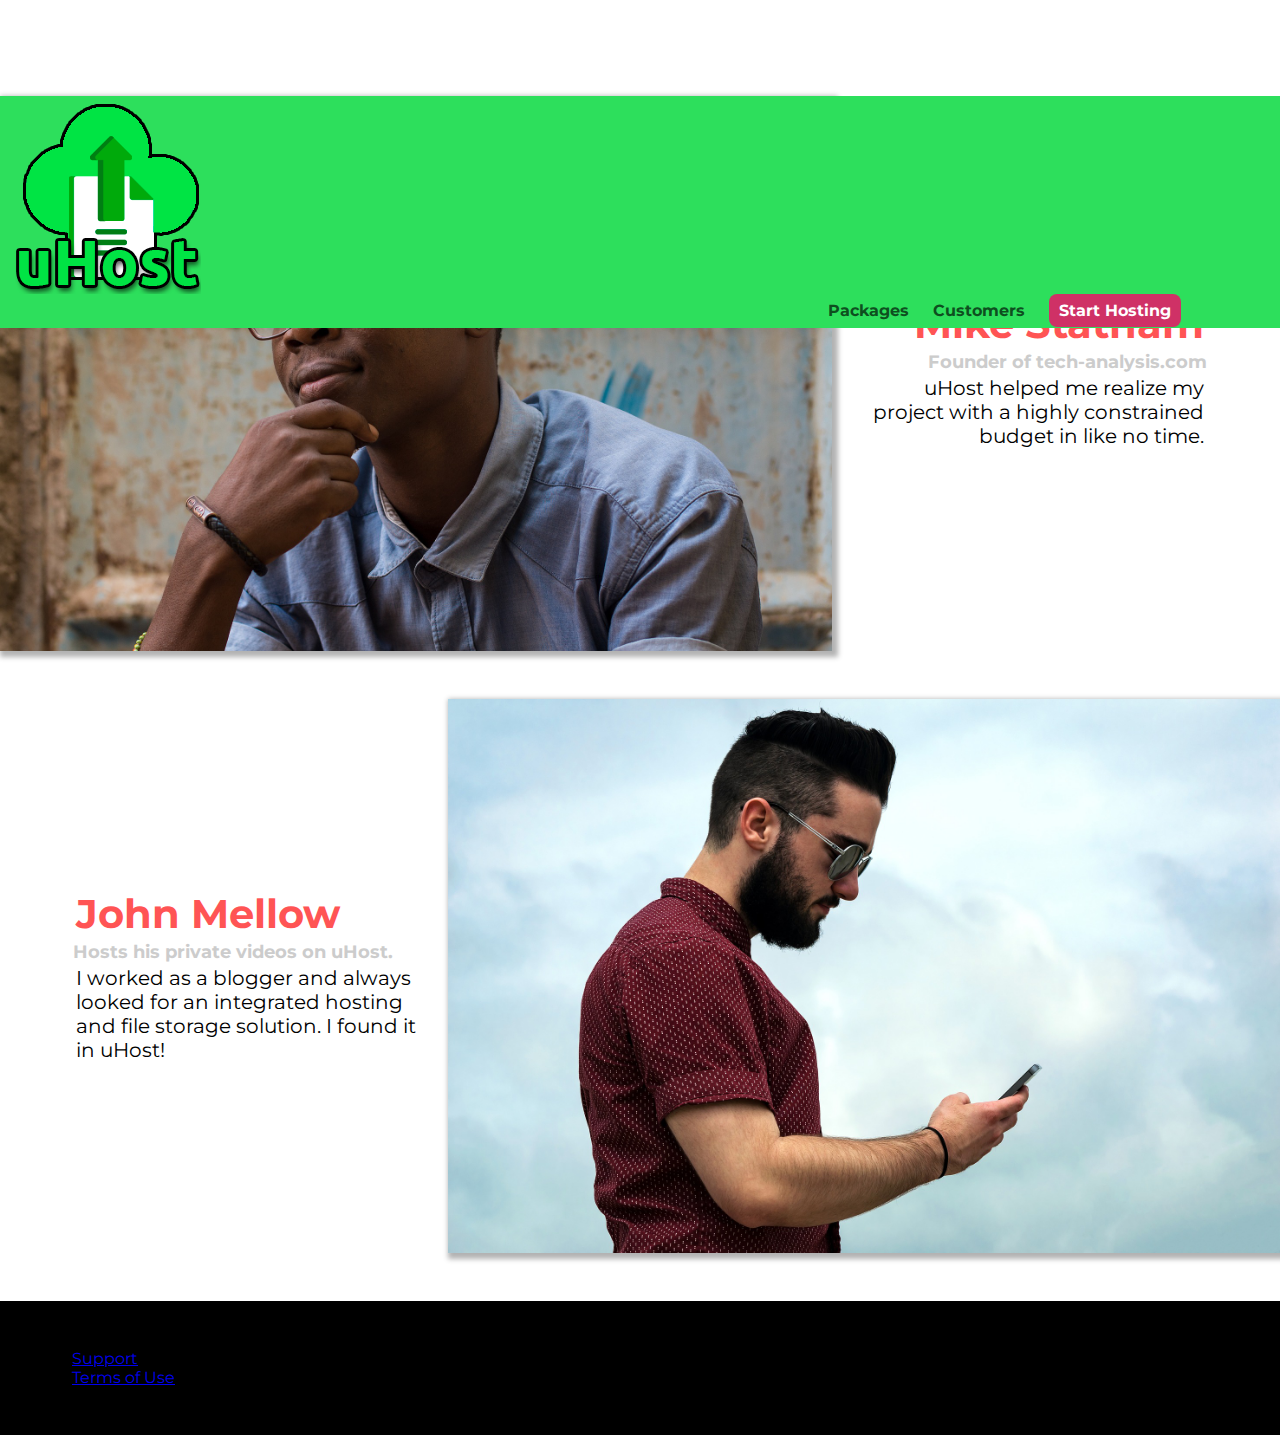
==== project1/customers/index.html @ 65ad7f62 "Working with images" ====
<!DOCTYPE html>
<html lang="en">
  <head>
    <meta charset="UTF-8" />
    <meta name="viewport" content="width=device-width, initial-scale=1.0" />
    <meta http-equiv="X-UA-Compatible" content="ie=edge" />
    <title>uHost Customers</title>
    <link rel="shortcut icon" href="../favicon.png" />
    <link
      href="https://fonts.googleapis.com/css?family=Anton|Montserrat:400,700"
      rel="stylesheet"
    />
    <link rel="stylesheet" href="../shared.css" />
    <link rel="stylesheet" href="customers.css" />
  </head>

  <body>
    <header class="main-header">
      <div>
        <a href="../index.html" class="main-header__brand">
          <img
            src="../images/uhost-icon.png"
            alt="uHost - Your favorite hosting company"
          />
        </a>
      </div>
      <nav class="main-nav">
        <ul class="main-nav-items">
          <li class="main-nav-item">
            <a href="../packages/index.html">Packages</a>
          </li>
          <li class="main-nav-item">
            <a href="index.html">Customers</a>
          </li>
          <li class="main-nav-item main-nav-item-cti">
            <a href="../index.html">Start Hosting</a>
          </li>
        </ul>
      </nav>
    </header>
    <main>
      <div>
        <div class="testimonial" id="customer-1">
          <div class="testimonial__image-container">
            <img
              src="../images/customer-1.jpg"
              alt="Mike Statham - Customer"
              class="testimonial__image"
            />
          </div>
          <div class="testimonial__info">
            <h1 class="testimonial__name">Mike Statham</h1>
            <h2 class="testimonial__subtitle">
              Founder of
              <a href="tech-analysis.com">tech-analysis.com</a>
            </h2>
            <p class="testimonial__text">
              uHost helped me realize my project with a highly constrained
              budget in like no time.
            </p>
          </div>
        </div>
        <div class="testimonial" id="customer-2">
          <div class="testimonial__info">
            <h1 class="testimonial__name">John Mellow</h1>
            <h2 class="testimonial__subtitle">
              Hosts his private videos on uHost.
            </h2>
            <p class="testimonial__text">
              I worked as a blogger and always looked for an integrated hosting
              and file storage solution. I found it in uHost!
            </p>
          </div>
          <div class="testimonial__image-container">
            <img
              src="../images/customer-2.jpg"
              alt="John Mellow - Customer"
              class="testimonial__image"
            />
          </div>
        </div>
      </div>
    </main>
    <footer class="main-footer">
      <nav>
        <ul>
          <li>
            <a href="#">Support</a>
          </li>
          <li>
            <a href="#">Terms of Use</a>
          </li>
        </ul>
      </nav>
    </footer>
  </body>
</html>
---- project1/shared.css ----
* {
  box-sizing: border-box;
}
body {
  font-family: "Montserrat", sans-serif;
  margin: 0;
}
.main-header {
  background: #2ddf5c;
  padding: 8px 15px;
  width: 100%;
  vertical-align: middle;
  position: fixed;
  box-sizing: border-box;
  z-index: 1;
}
.main-header > div {
  display: inline-block;
}
.main-header__brand {
  color: #0e4f1f;
  text-decoration: none;
  font-weight: bold;
  font-size: 22px;
}
.main-nav {
  display: inline-block;
  text-align: right;
  width: calc(100% - 74px);
  vertical-align: middle;
}
.main-nav-items {
  padding: 0;
  margin: 0;
  list-style: none;
}
.main-nav-item {
  display: inline-block;
  margin: 0 10px;
}
.main-nav-item a {
  color: #0e4f1f;
  text-decoration: none;
  font-weight: bold;
  padding: 3px 0;
}
.main-nav-item-cti a {
  color: white;
  background: #cf3166;
  padding: 7px 10px;
  border-radius: 8px;
}

.main-nav-item a:hover,
.main-nav-item a:active {
  color: white;
  border-bottom: 2px white solid;
}
.main-nav-item-cti a:hover,
.main-nav-item-cti a:active {
  color: red;
  background: white;
}
.main-footer {
  background-color: black;
  padding: 32px;
  margin-top: 48px;
}
.main-footer__links {
  list-style: none;
  margin: 0;
  padding: 0;
  text-align: center;
}
.main-footer__link {
  display: inline-block;
  margin: 0 16px;
}
.main-footer__link a {
  color: white;
  text-decoration: none;
}
.main-footer a:hover,
.main-footer a:active {
  color: #ccc;
}
.button {
  background: #0e4f1f;
  font: inherit;
  padding: 7px;
  border-radius: 6px;
  color: white;
  font-weight: bold;
  cursor: pointer;
}
.button:hover,
.button:active {
  background-color: white;
  color: #0e4f1f;
}
.button:focus {
  outline: none;
}
---- project1/customers/customers.css ----
.testimonial {
  font-size: 20px;
  margin: 48px 0;
}

.testimonial__list {
  width: 80%;
  margin: auto;
}

.testimonial:first-of-type {
  margin-top: 96px;
}

.testimonial__image-container {
  width: 65%;
  display: inline-block;
  vertical-align: middle;
  box-shadow: 3px 3px 5px 3px rgba(0, 0, 0, 0.3);
}

.testimonial__image {
  width: 100%;
  vertical-align: top;
}

.testimonial__info {
  text-align: right;
  padding: 14px;
  display: inline-block;
  vertical-align: middle;
  width: 30%;
}

#customer-2.testimonial {
  text-align: right;
}

#customer-2 .testimonial__info {
  text-align: left;
}

.testimonial__name {
  margin: 3px;
  color: #ff5454;
}

.testimonial__subtitle {
  margin: 0;
  font-size: 18px;
  color: #ccc;
}

.testimonial__subtitle a {
  color: inherit;
  text-decoration: none;
}

.testimonial__subtitle a:hover,
.testimonial__subtitle a:active {
  color: #7a7a7a;
}

.testimonial__text {
  margin: 3px;
}
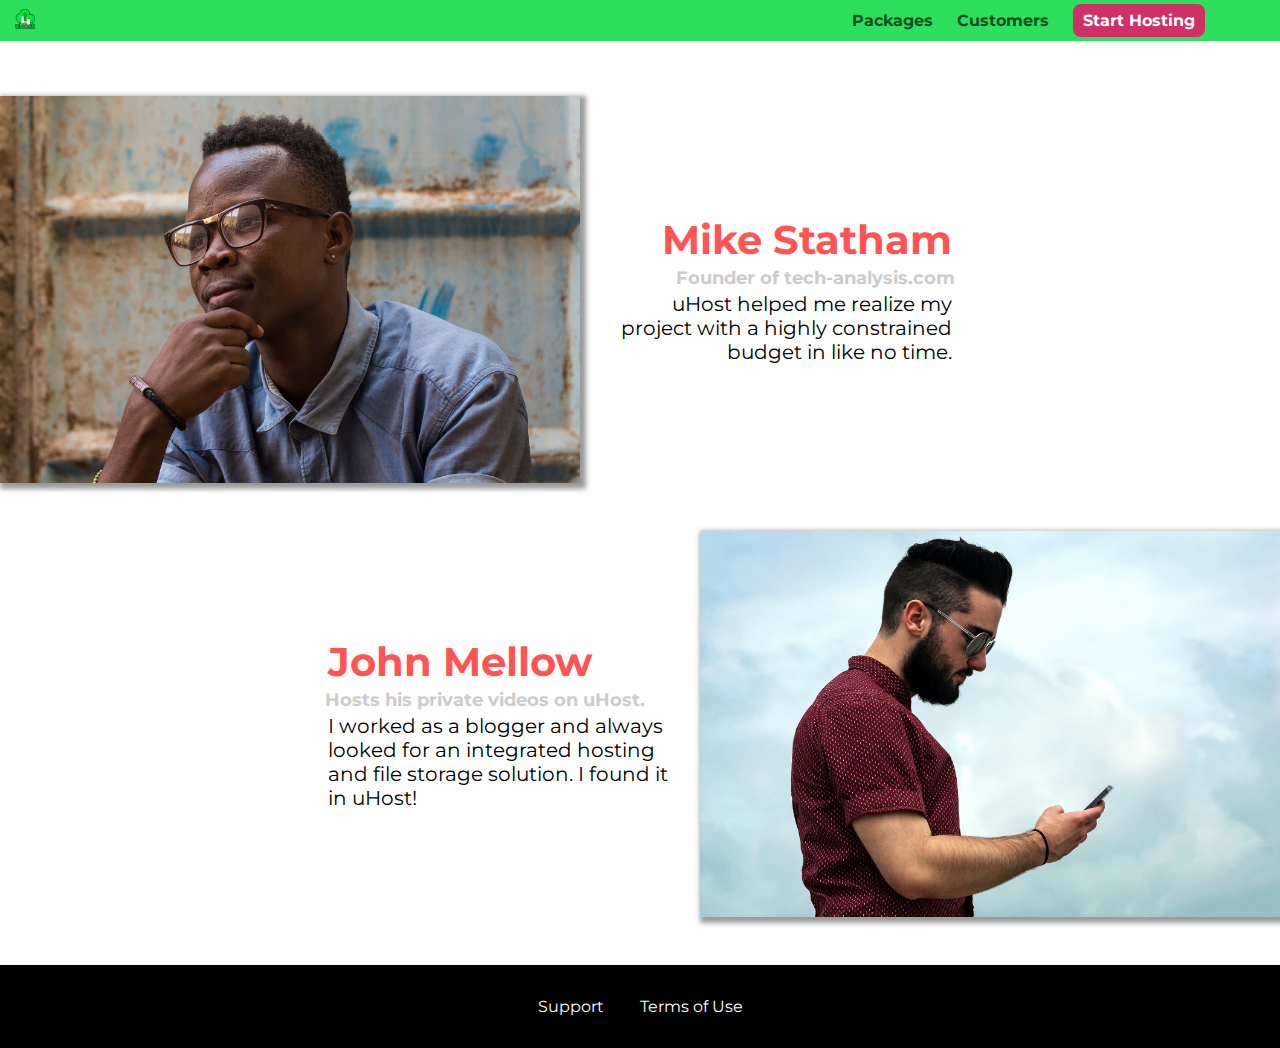
==== commit ac3e5421: "gradients, min-weight, max-weight, backdrop" ====
--- a/project1/customers/index.html
+++ b/project1/customers/index.html
@@ -15,6 +15,7 @@
   </head>
 
   <body>
+    <div class="backdrop"></div>
     <header class="main-header">
       <div>
         <a href="../index.html" class="main-header__brand">
@@ -83,11 +84,11 @@
     </main>
     <footer class="main-footer">
       <nav>
-        <ul>
-          <li>
+        <ul class="main-footer__links">
+          <li class="main-footer__link">
             <a href="#">Support</a>
           </li>
-          <li>
+          <li class="main-footer__link">
             <a href="#">Terms of Use</a>
           </li>
         </ul>
--- a/project1/shared.css
+++ b/project1/shared.css
@@ -11,17 +11,24 @@
   width: 100%;
   vertical-align: middle;
   position: fixed;
-  box-sizing: border-box;
+  top: 0;
+  left: 0;
   z-index: 1;
 }
 .main-header > div {
   display: inline-block;
+  vertical-align: middle;
 }
 .main-header__brand {
   color: #0e4f1f;
   text-decoration: none;
   font-weight: bold;
   font-size: 22px;
+  height: 20px;
+  display: inline-block;
+}
+.main-header__brand img {
+  height: 100%;
 }
 .main-nav {
   display: inline-block;
@@ -61,6 +68,15 @@
   color: red;
   background: white;
 }
+/*.backdrop {
+  position: fixed;
+  z-index: 100;
+  background: rgba(0, 0, 0, 0.5);
+  width: 100%;
+  height: 100%;
+  top: 0;
+  left: 0;
+}*/
 .main-footer {
   background-color: black;
   padding: 32px;
--- a/project1/customers/customers.css
+++ b/project1/customers/customers.css
@@ -11,16 +11,15 @@
 .testimonial:first-of-type {
   margin-top: 96px;
 }
-
 .testimonial__image-container {
   width: 65%;
+  max-width: 580px;
   display: inline-block;
   vertical-align: middle;
-  box-shadow: 3px 3px 5px 3px rgba(0, 0, 0, 0.3);
 }
-
 .testimonial__image {
   width: 100%;
+  box-shadow: 3px 3px 5px 3px rgba(0, 0, 0, 0.4);
   vertical-align: top;
 }
 
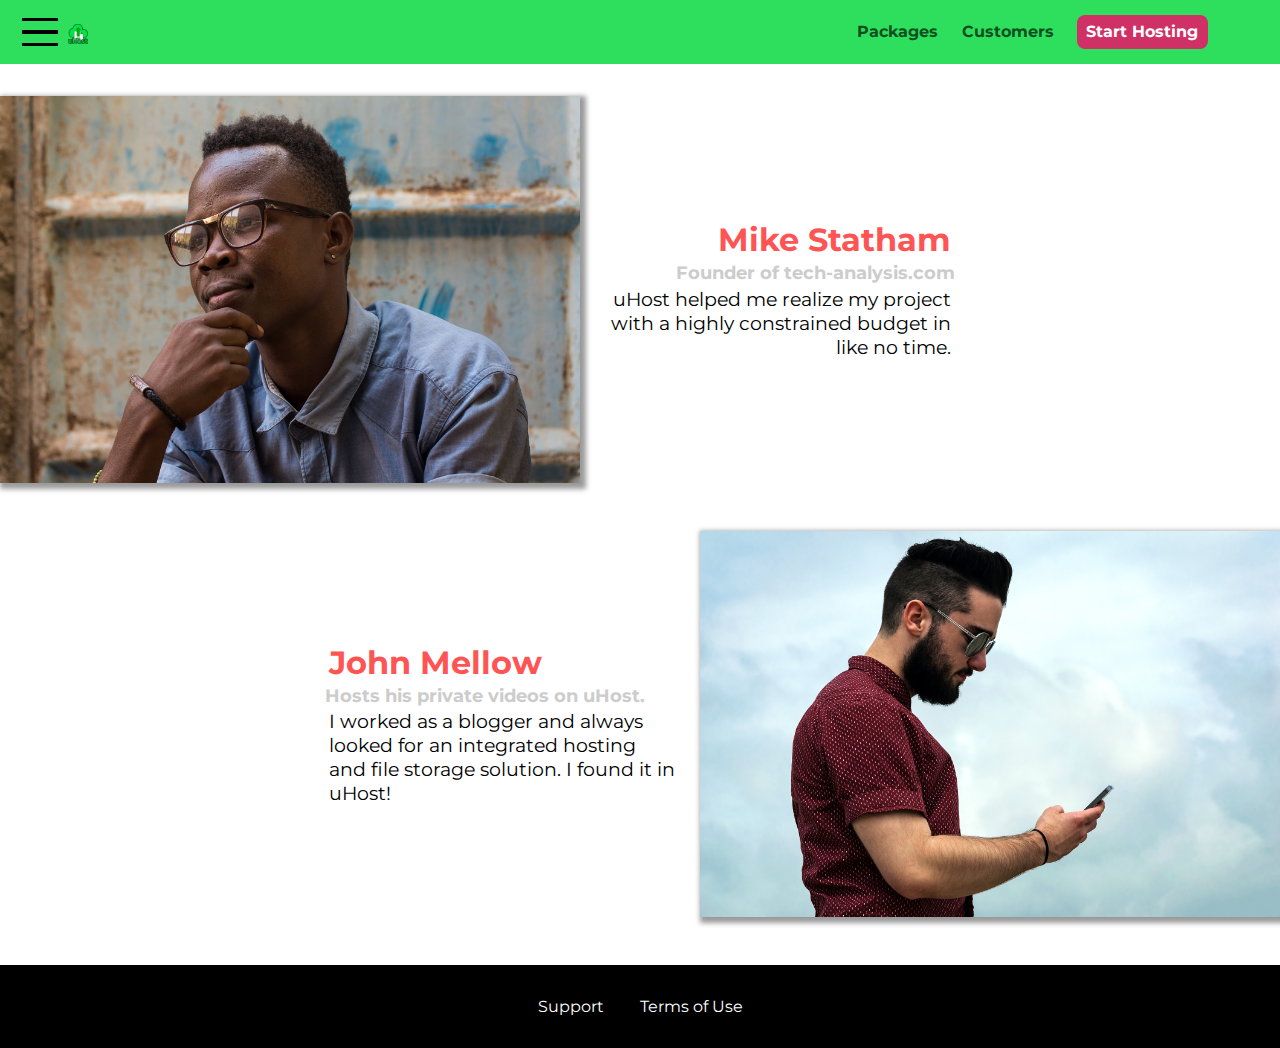
==== commit e087cd02: "CSS with JS" ====
--- a/project1/customers/index.html
+++ b/project1/customers/index.html
@@ -5,7 +5,7 @@
     <meta name="viewport" content="width=device-width, initial-scale=1.0" />
     <meta http-equiv="X-UA-Compatible" content="ie=edge" />
     <title>uHost Customers</title>
-    <link rel="shortcut icon" href="../favicon.png" />
+    <link rel="shortcut icon" href="../images/favicon.png" />
     <link
       href="https://fonts.googleapis.com/css?family=Anton|Montserrat:400,700"
       rel="stylesheet"
@@ -17,7 +17,13 @@
   <body>
     <div class="backdrop"></div>
     <header class="main-header">
-      <div>
+   
+        
+          <button class="toggle-button">
+            <span class="toggle-button__bar"></span>
+            <span class="toggle-button__bar"></span>
+            <span class="toggle-button__bar"></span>
+          </button>
         <a href="../index.html" class="main-header__brand">
           <img
             src="../images/uhost-icon.png"
@@ -39,6 +45,19 @@
         </ul>
       </nav>
     </header>
+    <nav class="mobile-nav">
+      <ul class="mobile-nav__items">
+        <li class="mobile-nav__item">
+          <a href="packages/index.html">Packages</a>
+        </li>
+        <li class="mobile-nav__item">
+          <a href="customers/index.html">Customers</a>
+        </li>
+        <li class="mobile-nav__item mobile-nav__item--cta">
+          <a href="start-hosting/index.html">Start Hosting</a>
+        </li>
+      </ul>
+    </nav>
     <main>
       <div>
         <div class="testimonial" id="customer-1">
@@ -94,5 +113,6 @@
         </ul>
       </nav>
     </footer>
+    <script src="../shared.js"></script>
   </body>
 </html>
--- a/project1/shared.css
+++ b/project1/shared.css
@@ -7,7 +7,7 @@
 }
 .main-header {
   background: #2ddf5c;
-  padding: 8px 15px;
+  padding: 0.5rem 1rem;
   width: 100%;
   vertical-align: middle;
   position: fixed;
@@ -23,17 +23,40 @@
   color: #0e4f1f;
   text-decoration: none;
   font-weight: bold;
-  font-size: 22px;
+  font-size: 1.4rem;
   height: 20px;
   display: inline-block;
+  vertical-align: middle;
 }
 .main-header__brand img {
   height: 100%;
 }
+.toggle-button {
+  width: 3rem;
+  background: transparent;
+  border: none;
+  cursor: pointer;
+  padding-top: 0;
+  padding-bottom: 0;
+  vertical-align: middle;
+}
+
+.toggle-button:focus {
+  outline: none;
+}
+
+.toggle-button__bar {
+  width: 100%;
+  height: 0.2rem;
+  background: black;
+  display: block;
+  margin: 0.6rem 0;
+}
+
 .main-nav {
   display: inline-block;
   text-align: right;
-  width: calc(100% - 74px);
+  width: calc(100% - 122px);
   vertical-align: middle;
 }
 .main-nav-items {
@@ -43,44 +66,77 @@
 }
 .main-nav-item {
   display: inline-block;
-  margin: 0 10px;
-}
-.main-nav-item a {
+  margin: 0 0.6rem;
+}
+.main-nav-item a,
+.mobile-nav__item a {
   color: #0e4f1f;
   text-decoration: none;
   font-weight: bold;
-  padding: 3px 0;
-}
-.main-nav-item-cti a {
+  padding: 0.2rem 0;
+}
+.main-nav-item-cti a,
+.mobile-nav__item--cta a {
   color: white;
   background: #cf3166;
-  padding: 7px 10px;
+  padding: 0.45rem 0.6rem;
   border-radius: 8px;
 }
 
 .main-nav-item a:hover,
-.main-nav-item a:active {
+.main-nav-item a:active,
+.mobile-nav__item a:hover,
+.mobile-nav__item a:active {
   color: white;
   border-bottom: 2px white solid;
 }
 .main-nav-item-cti a:hover,
-.main-nav-item-cti a:active {
+.main-nav-item-cti a:active,
+.mobile-nav__item--cta a:hover,
+.mobile-nav__item--cta a:active {
   color: red;
   background: white;
 }
-/*.backdrop {
+.mobile-nav {
+  display: none;
+  position: fixed;
+  z-index: 101;
+  top: 0;
+  left: 0;
+  background: white;
+  width: 80%;
+  height: 100vh;
+}
+
+.mobile-nav__items {
+  width: 90%;
+  height: 100%;
+  list-style: none;
+  margin: 10% auto;
+  padding: 0;
+  text-align: center;
+}
+
+.mobile-nav__item {
+  margin: 1rem 0;
+}
+
+.mobile-nav__item a {
+  font-size: 1.5rem;
+}
+.backdrop {
+  display: none;
   position: fixed;
   z-index: 100;
   background: rgba(0, 0, 0, 0.5);
-  width: 100%;
-  height: 100%;
+  width: 100vw;
+  height: 100vh;
   top: 0;
-  left: 0;
-}*/
+}
 .main-footer {
   background-color: black;
-  padding: 32px;
-  margin-top: 48px;
+  padding: 2rem;
+  margin-top: 3rem;
 }
 .main-footer__links {
   list-style: none;
@@ -90,7 +146,7 @@
 }
 .main-footer__link {
   display: inline-block;
-  margin: 0 16px;
+  margin: 0 1rem;
 }
 .main-footer__link a {
   color: white;
@@ -103,7 +159,7 @@
 .button {
   background: #0e4f1f;
   font: inherit;
-  padding: 7px;
+  padding: 0.4rem;
   border-radius: 6px;
   color: white;
   font-weight: bold;
@@ -117,3 +173,54 @@
 .button:focus {
   outline: none;
 }
+.modal {
+  position: fixed;
+  display: none;
+  z-index: 200;
+  top: 20%;
+  left: 30%;
+  width: 40%;
+  background: white;
+  padding: 1rem;
+  border: 1px solid #ccc;
+  box-shadow: 1px 1px 1px rgba(0, 0, 0, 0.5);
+}
+
+.modal__title {
+  text-align: center;
+  margin: 0 0 1rem 0;
+}
+
+.modal__actions {
+  text-align: center;
+}
+
+.modal__action {
+  border: 1px solid #0e4f1f;
+  background: #0e4f1f;
+  text-decoration: none;
+  color: white;
+  font: inherit;
+  padding: 0.5rem 1rem;
+  cursor: pointer;
+}
+
+.modal__action:hover,
+.modal__action:active {
+  background: #2ddf5c;
+  border-color: #2ddf5c;
+}
+
+.modal__action--negative {
+  background: red;
+  border-color: red;
+}
+
+.modal__action--negative:hover,
+.modal__action--negative:active {
+  background: #ff5454;
+  border-color: #ff5454;
+}
+.open {
+  display: block !important;
+}
--- a/project1/customers/customers.css
+++ b/project1/customers/customers.css
@@ -1,6 +1,6 @@
 .testimonial {
-  font-size: 20px;
-  margin: 48px 0;
+  font-size: 1.2rem;
+  margin: 3rem 0;
 }
 
 .testimonial__list {
@@ -9,7 +9,7 @@
 }
 
 .testimonial:first-of-type {
-  margin-top: 96px;
+  margin-top: 6rem;
 }
 .testimonial__image-container {
   width: 65%;
@@ -25,7 +25,7 @@
 
 .testimonial__info {
   text-align: right;
-  padding: 14px;
+  padding: 0.9rem;
   display: inline-block;
   vertical-align: middle;
   width: 30%;
@@ -40,13 +40,14 @@
 }
 
 .testimonial__name {
-  margin: 3px;
+  margin: 0.2rem;
   color: #ff5454;
+  font-size: 2rem;
 }
 
 .testimonial__subtitle {
   margin: 0;
-  font-size: 18px;
+  font-size: 1.1rem;
   color: #ccc;
 }
 
@@ -61,5 +62,5 @@
 }
 
 .testimonial__text {
-  margin: 3px;
+  margin: 0.2rem;
 }
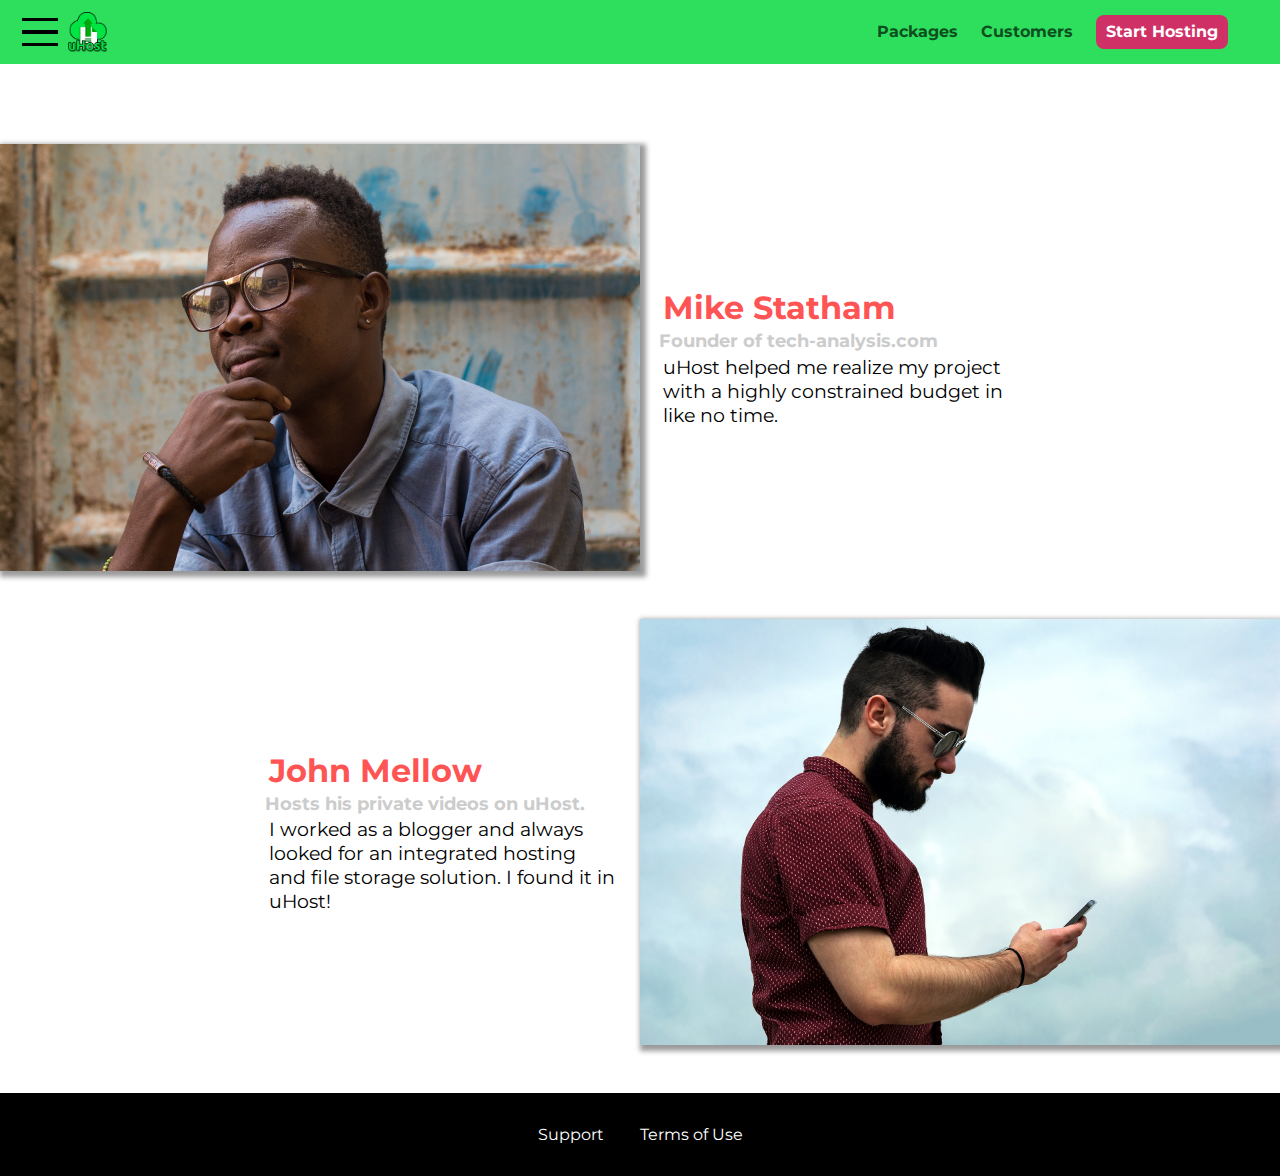
==== commit 918c773b: "more working with font" ====
--- a/project1/customers/index.html
+++ b/project1/customers/index.html
@@ -6,10 +6,7 @@
     <meta http-equiv="X-UA-Compatible" content="ie=edge" />
     <title>uHost Customers</title>
     <link rel="shortcut icon" href="../images/favicon.png" />
-    <link
-      href="https://fonts.googleapis.com/css?family=Anton|Montserrat:400,700"
-      rel="stylesheet"
-    />
+   
     <link rel="stylesheet" href="../shared.css" />
     <link rel="stylesheet" href="customers.css" />
   </head>
@@ -40,7 +37,7 @@
             <a href="index.html">Customers</a>
           </li>
           <li class="main-nav-item main-nav-item-cti">
-            <a href="../index.html">Start Hosting</a>
+            <a href="../start-hosting/index.html">Start Hosting</a>
           </li>
         </ul>
       </nav>
--- a/project1/shared.css
+++ b/project1/shared.css
@@ -1,9 +1,16 @@
+@import url("https://fonts.googleapis.com/css?family=Roboto:400,900&display=swap");
+@import url("https://fonts.googleapis.com/css?family=Montserrat&display=swap");
+@import url("https://fonts.googleapis.com/css?family=Anton&display=swap");
 * {
   box-sizing: border-box;
 }
 body {
   font-family: "Montserrat", sans-serif;
   margin: 0;
+}
+main {
+  min-height: calc(100vh - 3.5rem - 8rem);
+  margin-top: 3.5rem;
 }
 .main-header {
   background: #2ddf5c;
@@ -23,8 +30,8 @@
   color: #0e4f1f;
   text-decoration: none;
   font-weight: bold;
-  font-size: 1.4rem;
-  height: 20px;
+  height: 2.5rem;
+
   display: inline-block;
   vertical-align: middle;
 }
@@ -97,6 +104,7 @@
   color: red;
   background: white;
 }
+
 .mobile-nav {
   display: none;
   position: fixed;
@@ -124,6 +132,7 @@
 .mobile-nav__item a {
   font-size: 1.5rem;
 }
+
 .backdrop {
   display: none;
   position: fixed;
--- a/project1/customers/customers.css
+++ b/project1/customers/customers.css
@@ -1,34 +1,27 @@
+main {
+  padding-top: 2.5rem;
+}
 .testimonial {
   font-size: 1.2rem;
-  margin: 3rem 0;
 }
 
-.testimonial__list {
+/*.testimonial__list {
   width: 80%;
   margin: auto;
-}
+}*/
 
-.testimonial:first-of-type {
-  margin-top: 6rem;
-}
 .testimonial__image-container {
-  width: 65%;
-  max-width: 580px;
-  display: inline-block;
-  vertical-align: middle;
+  width: 100%;
+  max-width: 40rem;
 }
 .testimonial__image {
   width: 100%;
-  box-shadow: 3px 3px 5px 3px rgba(0, 0, 0, 0.4);
   vertical-align: top;
 }
 
 .testimonial__info {
-  text-align: right;
+  text-align: left;
   padding: 0.9rem;
-  display: inline-block;
-  vertical-align: middle;
-  width: 30%;
 }
 
 #customer-2.testimonial {
@@ -64,3 +57,21 @@
 .testimonial__text {
   margin: 0.2rem;
 }
+
+@media (min-width: 40rem) {
+  .testimonial {
+    margin: 3rem auto;
+    max-width: 1500px;
+  }
+  .testimonial__image-container {
+    display: inline-block;
+    vertical-align: middle;
+    box-shadow: 3px 3px 5px 3px rgba(0, 0, 0, 0.4);
+    width: 66%;
+  }
+  .testimonial__info {
+    display: inline-block;
+    vertical-align: middle;
+    width: 30%;
+  }
+}
